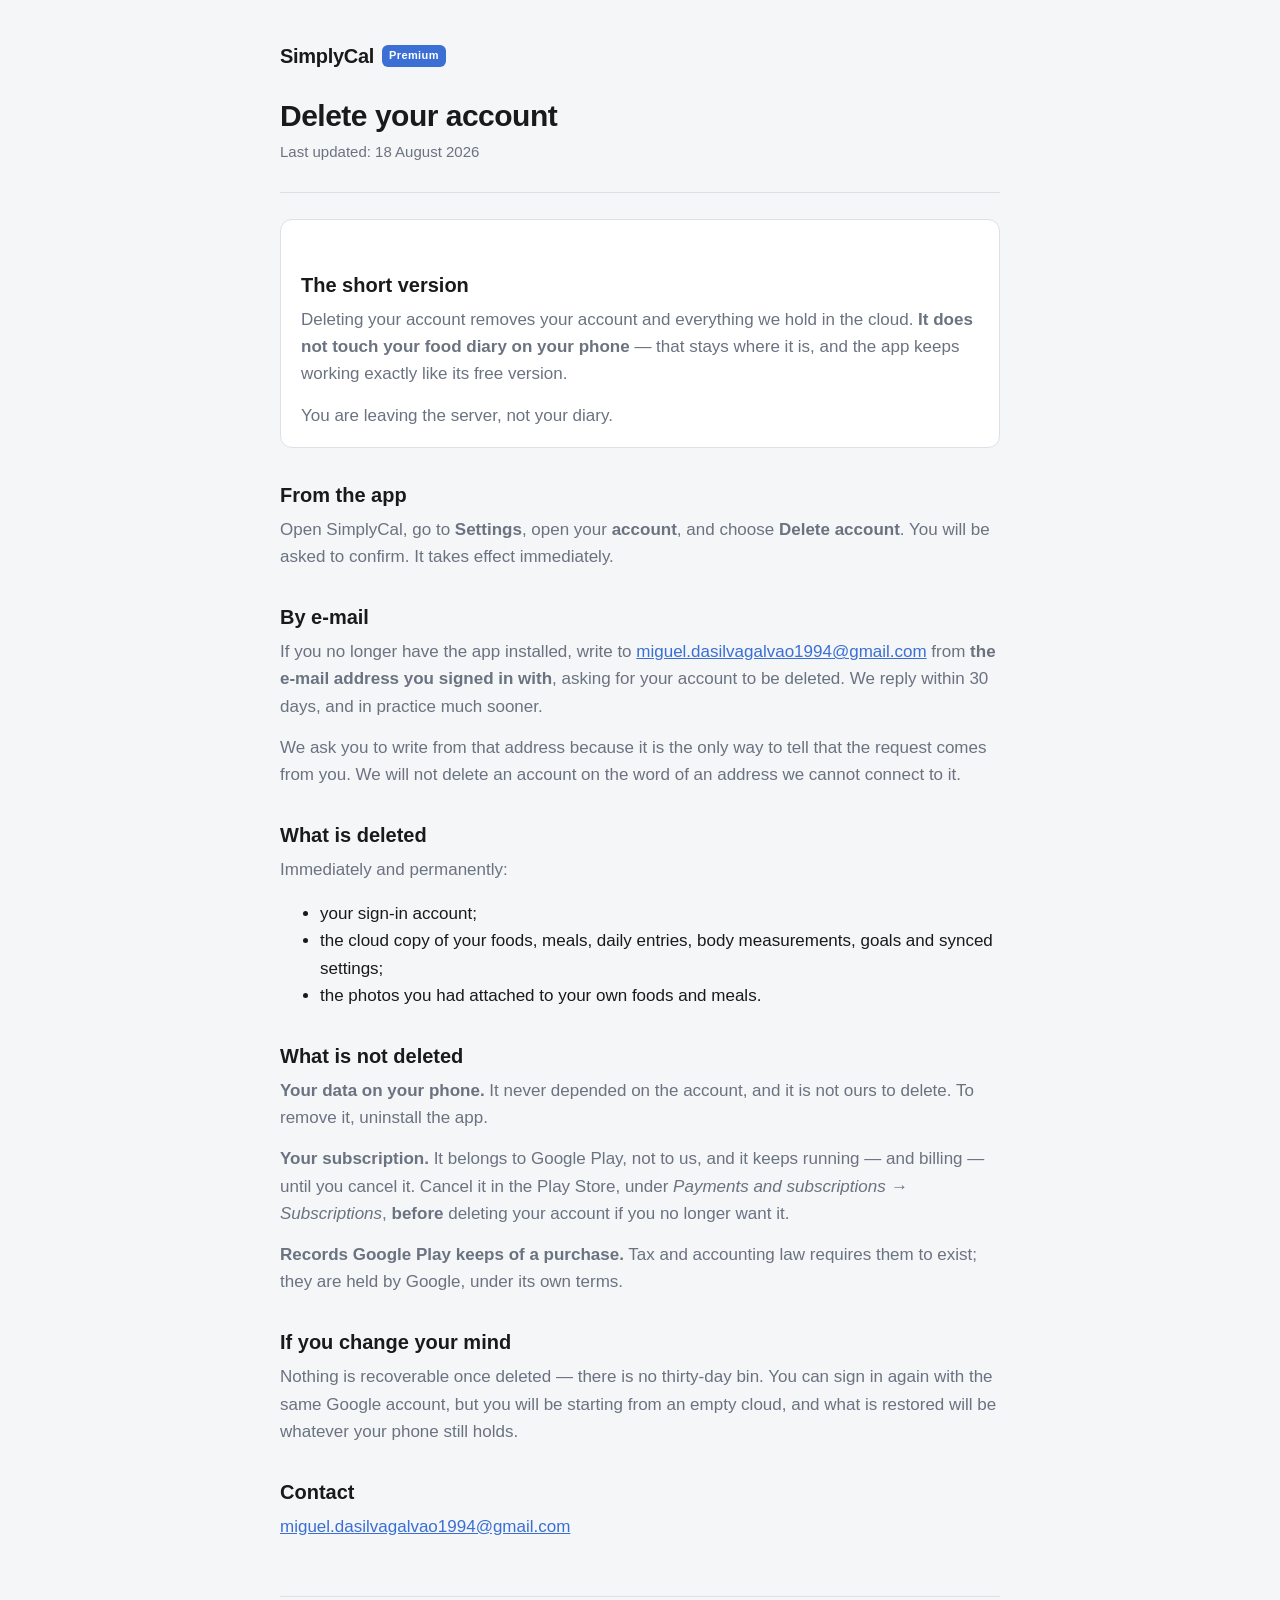
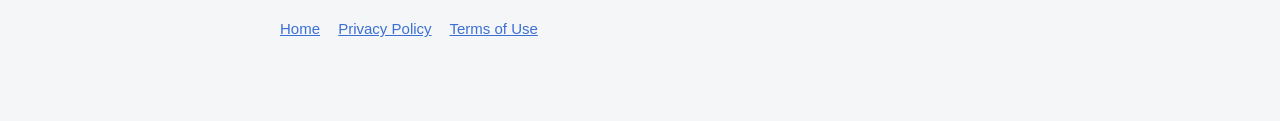
==== delete-account.html @ 81a6bb56 "Les pages legales de SimplyCal, decrivant ce que l'app fait vraiment Reprises de docs/ dans le depot" ====
<!DOCTYPE html>
<html lang="en">
<head>
<meta charset="utf-8">
<meta name="viewport" content="width=device-width, initial-scale=1">
<meta name="color-scheme" content="light dark">
<title>Delete your account — SimplyCal</title>
<meta name="description" content="How to delete your SimplyCal account and everything stored in the cloud.">
<link rel="stylesheet" href="style.css">
</head>
<body>
<header>
  <a class="marque" href="index.html">SimplyCal <span class="pastille">Premium</span></a>
  <h1>Delete your account</h1>
  <p class="date">Last updated: 18 August 2026</p>
</header>
<main>
  <section class="resume">
    <h2>The short version</h2>
    <p>Deleting your account removes your account and everything we hold in the cloud. <strong>It does not touch your food diary on your phone</strong> — that stays where it is, and the app keeps working exactly like its free version.</p>
    <p>You are leaving the server, not your diary.</p>
  </section>
  <section>
    <h2>From the app</h2>
    <p>Open SimplyCal, go to <strong>Settings</strong>, open your <strong>account</strong>, and choose <strong>Delete account</strong>. You will be asked to confirm. It takes effect immediately.</p>
  </section>
  <section>
    <h2>By e-mail</h2>
    <p>If you no longer have the app installed, write to <a href="mailto:miguel.dasilvagalvao1994@gmail.com?subject=Delete%20my%20SimplyCal%20account">miguel.dasilvagalvao1994@gmail.com</a> from <strong>the e-mail address you signed in with</strong>, asking for your account to be deleted. We reply within 30 days, and in practice much sooner.</p>
    <p>We ask you to write from that address because it is the only way to tell that the request comes from you. We will not delete an account on the word of an address we cannot connect to it.</p>
  </section>
  <section>
    <h2>What is deleted</h2>
    <p>Immediately and permanently:</p>
    <ul>
      <li>your sign-in account;</li>
      <li>the cloud copy of your foods, meals, daily entries, body measurements, goals and synced settings;</li>
      <li>the photos you had attached to your own foods and meals.</li>
    </ul>
  </section>
  <section>
    <h2>What is not deleted</h2>
    <p><strong>Your data on your phone.</strong> It never depended on the account, and it is not ours to delete. To remove it, uninstall the app.</p>
    <p><strong>Your subscription.</strong> It belongs to Google Play, not to us, and it keeps running — and billing — until you cancel it. Cancel it in the Play Store, under <em>Payments and subscriptions → Subscriptions</em>, <strong>before</strong> deleting your account if you no longer want it.</p>
    <p><strong>Records Google Play keeps of a purchase.</strong> Tax and accounting law requires them to exist; they are held by Google, under its own terms.</p>
  </section>
  <section>
    <h2>If you change your mind</h2>
    <p>Nothing is recoverable once deleted — there is no thirty-day bin. You can sign in again with the same Google account, but you will be starting from an empty cloud, and what is restored will be whatever your phone still holds.</p>
  </section>
  <section>
    <h2>Contact</h2>
    <p><a href="mailto:miguel.dasilvagalvao1994@gmail.com">miguel.dasilvagalvao1994@gmail.com</a></p>
  </section>
</main>
<footer>
  <a href="index.html">Home</a> <a href="privacy.html">Privacy Policy</a> <a href="terms.html">Terms of Use</a>
</footer>
</body>
</html>
---- style.css ----
/* La feuille de style des pages publiques de SimplyCal.
   Un seul fichier pour les trois pages : une politique qu'on corrige a trois
   endroits finit par dire trois choses differentes, et la mise en page suit la
   meme regle que le texte. */

:root {
  --fond: #f4f6f8;
  --surface: #ffffff;
  --encre: #1a1a1a;
  --encre-douce: #6b7280;
  --accent: #3b6fd4;
  --filet: #dce1e8;
}

@media (prefers-color-scheme: dark) {
  :root {
    --fond: #0f0f1e;
    --surface: #1a1a2e;
    --encre: #ffffff;
    --encre-douce: #b0aed1;
    --accent: #6d95e6;
    --filet: #2f2f47;
  }
}

* { box-sizing: border-box; }

body {
  margin: 0;
  padding: 0 20px 80px;
  background: var(--fond);
  color: var(--encre);
  font-family: -apple-system, BlinkMacSystemFont, "Segoe UI", Roboto,
               "Helvetica Neue", Arial, sans-serif;
  font-size: 17px;
  line-height: 1.6;
  -webkit-text-size-adjust: 100%;
}

main { max-width: 720px; margin: 0 auto; }

header {
  max-width: 720px;
  margin: 0 auto;
  padding: 40px 0 28px;
  border-bottom: 1px solid var(--filet);
}

.marque {
  display: inline-flex;
  align-items: center;
  gap: 8px;
  font-size: 20px;
  font-weight: 700;
  letter-spacing: -0.3px;
  text-decoration: none;
  color: var(--encre);
}

.pastille {
  background: var(--accent);
  color: #fff;
  font-size: 11px;
  font-weight: 700;
  letter-spacing: 0.4px;
  padding: 2px 7px;
  border-radius: 6px;
}

h1 {
  font-size: 30px;
  line-height: 1.2;
  letter-spacing: -0.5px;
  margin: 26px 0 6px;
}

.date { color: var(--encre-douce); font-size: 15px; margin: 0; }

h2 {
  font-size: 20px;
  line-height: 1.3;
  margin: 34px 0 8px;
}

p { margin: 0 0 14px; color: var(--encre-douce); }

.resume {
  background: var(--surface);
  border: 1px solid var(--filet);
  border-radius: 12px;
  padding: 18px 20px;
  margin: 26px 0 0;
}

.resume p:last-child { margin-bottom: 0; }

a { color: var(--accent); }

footer {
  max-width: 720px;
  margin: 56px auto 0;
  padding-top: 20px;
  border-top: 1px solid var(--filet);
  color: var(--encre-douce);
  font-size: 15px;
}

footer a { margin-right: 14px; }

/* Les cartes de la page d'accueil. */
.liens { display: grid; gap: 14px; margin-top: 30px; }

.carte {
  display: block;
  background: var(--surface);
  border: 1px solid var(--filet);
  border-radius: 12px;
  padding: 18px 20px;
  text-decoration: none;
  color: var(--encre);
}

.carte strong { display: block; font-size: 18px; margin-bottom: 4px; }
.carte span { color: var(--encre-douce); font-size: 15px; }
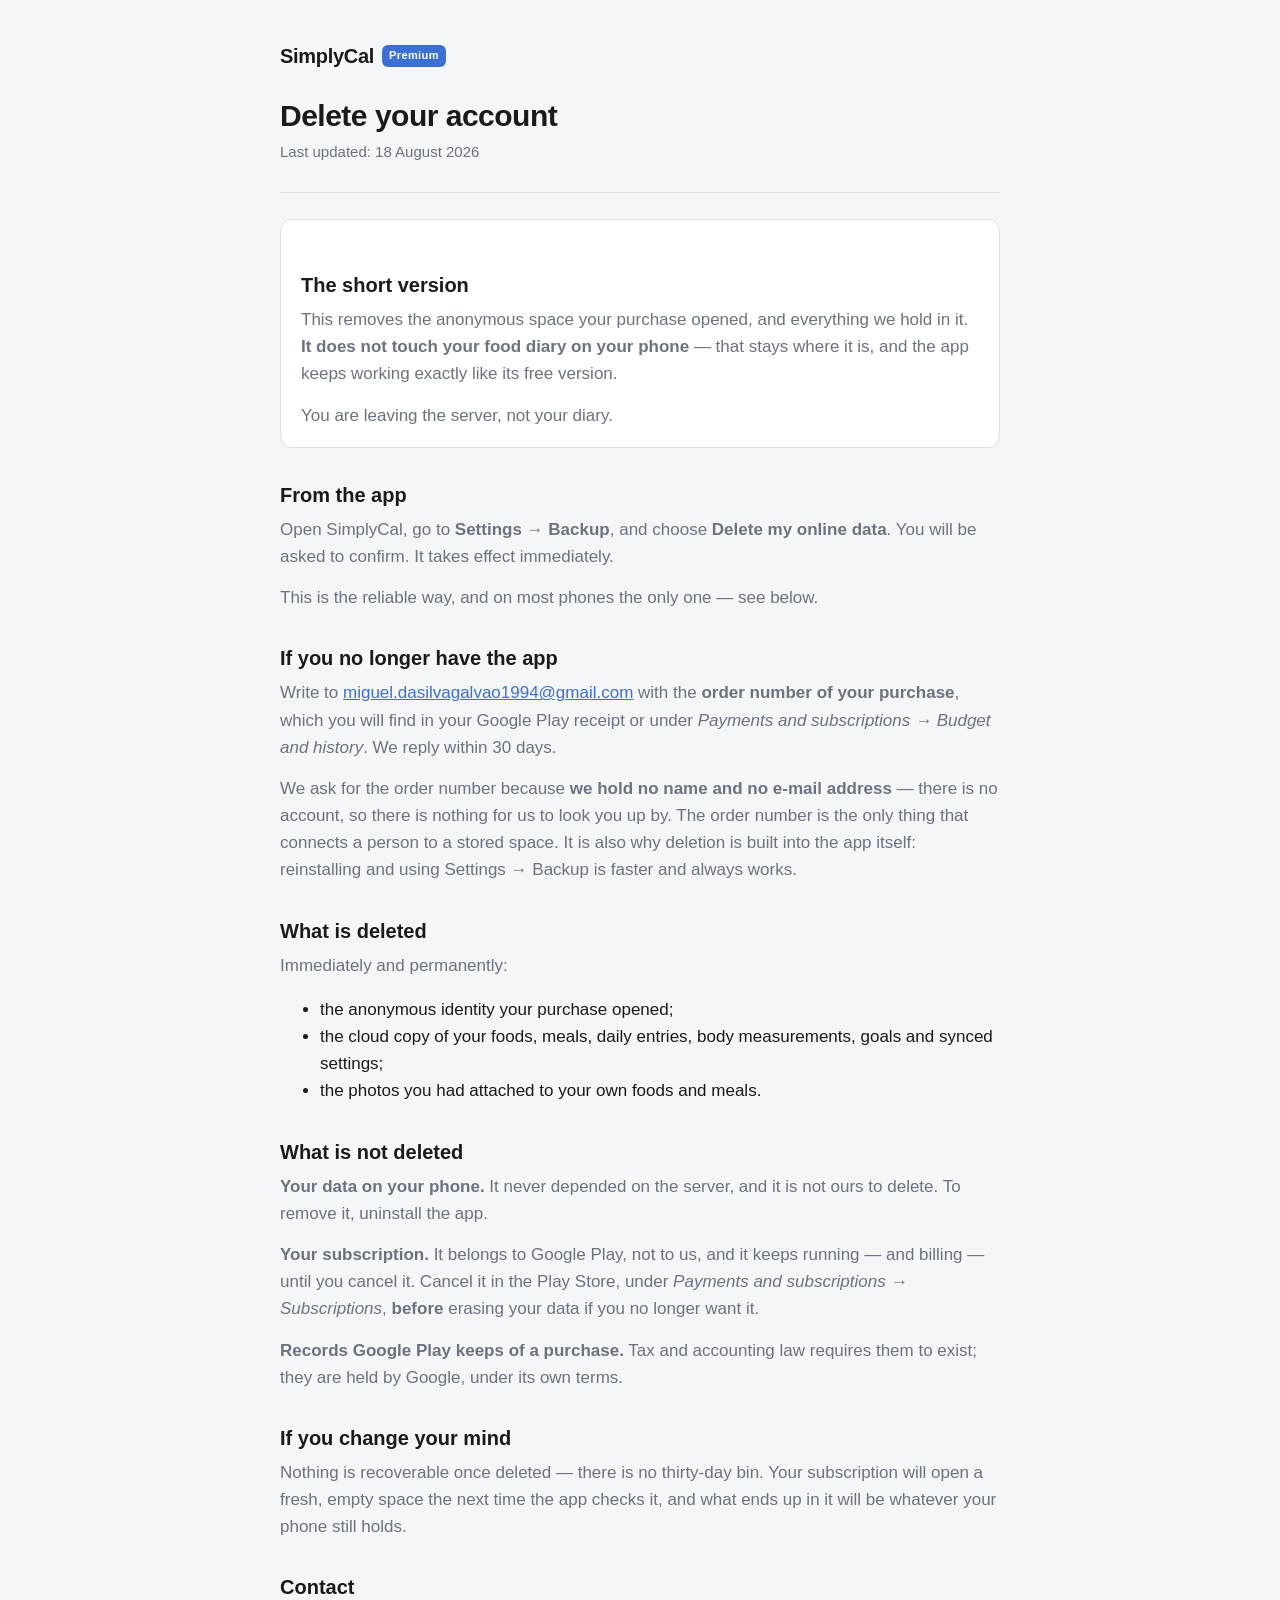
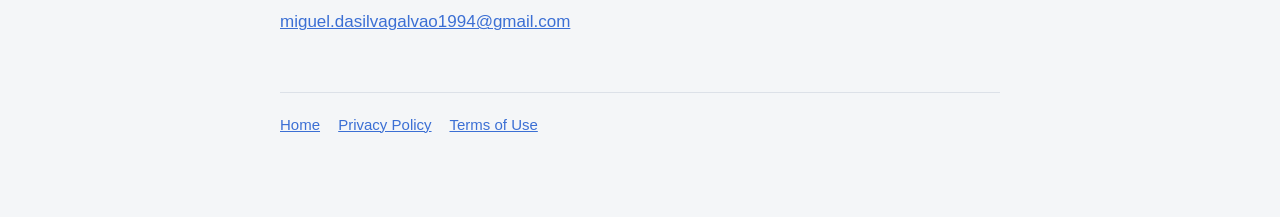
==== commit f4c66aa7: "Il n'y a plus de compte : l'achat est l'identite La connexion Google a ete retiree de l'app, et ces " ====
--- a/delete-account.html
+++ b/delete-account.html
@@ -17,36 +17,37 @@
 <main>
   <section class="resume">
     <h2>The short version</h2>
-    <p>Deleting your account removes your account and everything we hold in the cloud. <strong>It does not touch your food diary on your phone</strong> — that stays where it is, and the app keeps working exactly like its free version.</p>
+    <p>This removes the anonymous space your purchase opened, and everything we hold in it. <strong>It does not touch your food diary on your phone</strong> — that stays where it is, and the app keeps working exactly like its free version.</p>
     <p>You are leaving the server, not your diary.</p>
   </section>
   <section>
     <h2>From the app</h2>
-    <p>Open SimplyCal, go to <strong>Settings</strong>, open your <strong>account</strong>, and choose <strong>Delete account</strong>. You will be asked to confirm. It takes effect immediately.</p>
+    <p>Open SimplyCal, go to <strong>Settings → Backup</strong>, and choose <strong>Delete my online data</strong>. You will be asked to confirm. It takes effect immediately.</p>
+    <p>This is the reliable way, and on most phones the only one — see below.</p>
   </section>
   <section>
-    <h2>By e-mail</h2>
-    <p>If you no longer have the app installed, write to <a href="mailto:miguel.dasilvagalvao1994@gmail.com?subject=Delete%20my%20SimplyCal%20account">miguel.dasilvagalvao1994@gmail.com</a> from <strong>the e-mail address you signed in with</strong>, asking for your account to be deleted. We reply within 30 days, and in practice much sooner.</p>
-    <p>We ask you to write from that address because it is the only way to tell that the request comes from you. We will not delete an account on the word of an address we cannot connect to it.</p>
+    <h2>If you no longer have the app</h2>
+    <p>Write to <a href="mailto:miguel.dasilvagalvao1994@gmail.com?subject=Delete%20my%20SimplyCal%20data">miguel.dasilvagalvao1994@gmail.com</a> with the <strong>order number of your purchase</strong>, which you will find in your Google Play receipt or under <em>Payments and subscriptions → Budget and history</em>. We reply within 30 days.</p>
+    <p>We ask for the order number because <strong>we hold no name and no e-mail address</strong> — there is no account, so there is nothing for us to look you up by. The order number is the only thing that connects a person to a stored space. It is also why deletion is built into the app itself: reinstalling and using Settings → Backup is faster and always works.</p>
   </section>
   <section>
     <h2>What is deleted</h2>
     <p>Immediately and permanently:</p>
     <ul>
-      <li>your sign-in account;</li>
+      <li>the anonymous identity your purchase opened;</li>
       <li>the cloud copy of your foods, meals, daily entries, body measurements, goals and synced settings;</li>
       <li>the photos you had attached to your own foods and meals.</li>
     </ul>
   </section>
   <section>
     <h2>What is not deleted</h2>
-    <p><strong>Your data on your phone.</strong> It never depended on the account, and it is not ours to delete. To remove it, uninstall the app.</p>
-    <p><strong>Your subscription.</strong> It belongs to Google Play, not to us, and it keeps running — and billing — until you cancel it. Cancel it in the Play Store, under <em>Payments and subscriptions → Subscriptions</em>, <strong>before</strong> deleting your account if you no longer want it.</p>
+    <p><strong>Your data on your phone.</strong> It never depended on the server, and it is not ours to delete. To remove it, uninstall the app.</p>
+    <p><strong>Your subscription.</strong> It belongs to Google Play, not to us, and it keeps running — and billing — until you cancel it. Cancel it in the Play Store, under <em>Payments and subscriptions → Subscriptions</em>, <strong>before</strong> erasing your data if you no longer want it.</p>
     <p><strong>Records Google Play keeps of a purchase.</strong> Tax and accounting law requires them to exist; they are held by Google, under its own terms.</p>
   </section>
   <section>
     <h2>If you change your mind</h2>
-    <p>Nothing is recoverable once deleted — there is no thirty-day bin. You can sign in again with the same Google account, but you will be starting from an empty cloud, and what is restored will be whatever your phone still holds.</p>
+    <p>Nothing is recoverable once deleted — there is no thirty-day bin. Your subscription will open a fresh, empty space the next time the app checks it, and what ends up in it will be whatever your phone still holds.</p>
   </section>
   <section>
     <h2>Contact</h2>
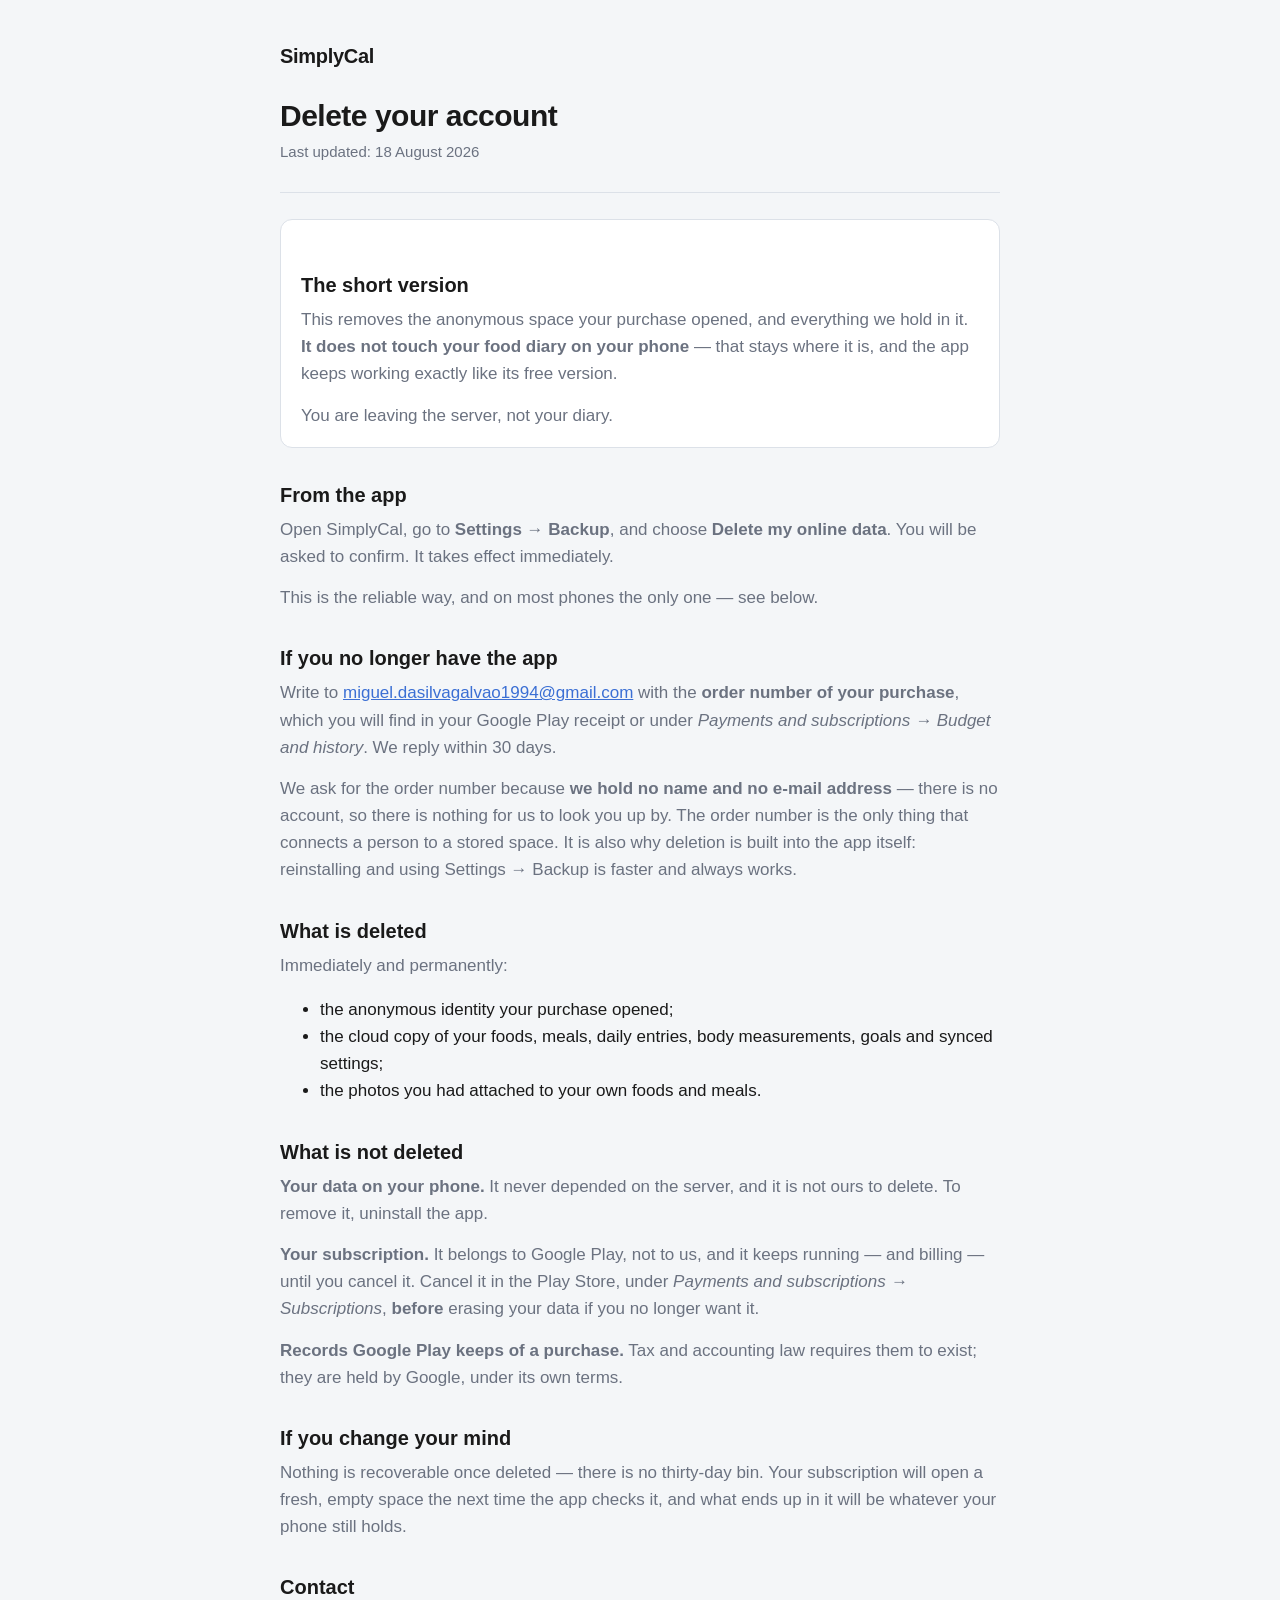
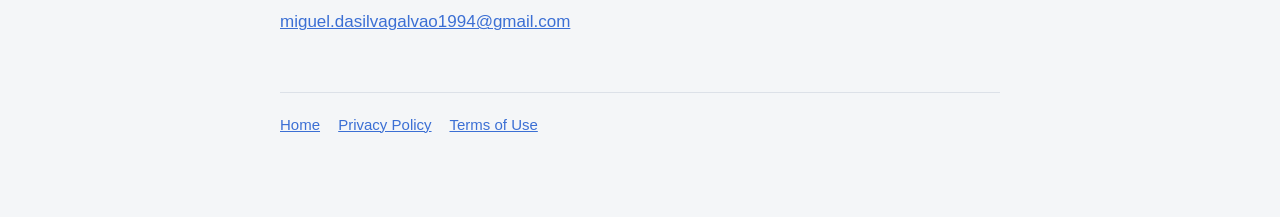
==== commit f23ab2cf: "Ces pages ne parlent pas que de Premium L'en-tete portait une pastille « Premium », reprise sans ref" ====
--- a/delete-account.html
+++ b/delete-account.html
@@ -10,7 +10,7 @@
 </head>
 <body>
 <header>
-  <a class="marque" href="index.html">SimplyCal <span class="pastille">Premium</span></a>
+  <a class="marque" href="index.html">SimplyCal</a>
   <h1>Delete your account</h1>
   <p class="date">Last updated: 18 August 2026</p>
 </header>
--- a/style.css
+++ b/style.css
@@ -57,16 +57,6 @@
   color: var(--encre);
 }
 
-.pastille {
-  background: var(--accent);
-  color: #fff;
-  font-size: 11px;
-  font-weight: 700;
-  letter-spacing: 0.4px;
-  padding: 2px 7px;
-  border-radius: 6px;
-}
-
 h1 {
   font-size: 30px;
   line-height: 1.2;
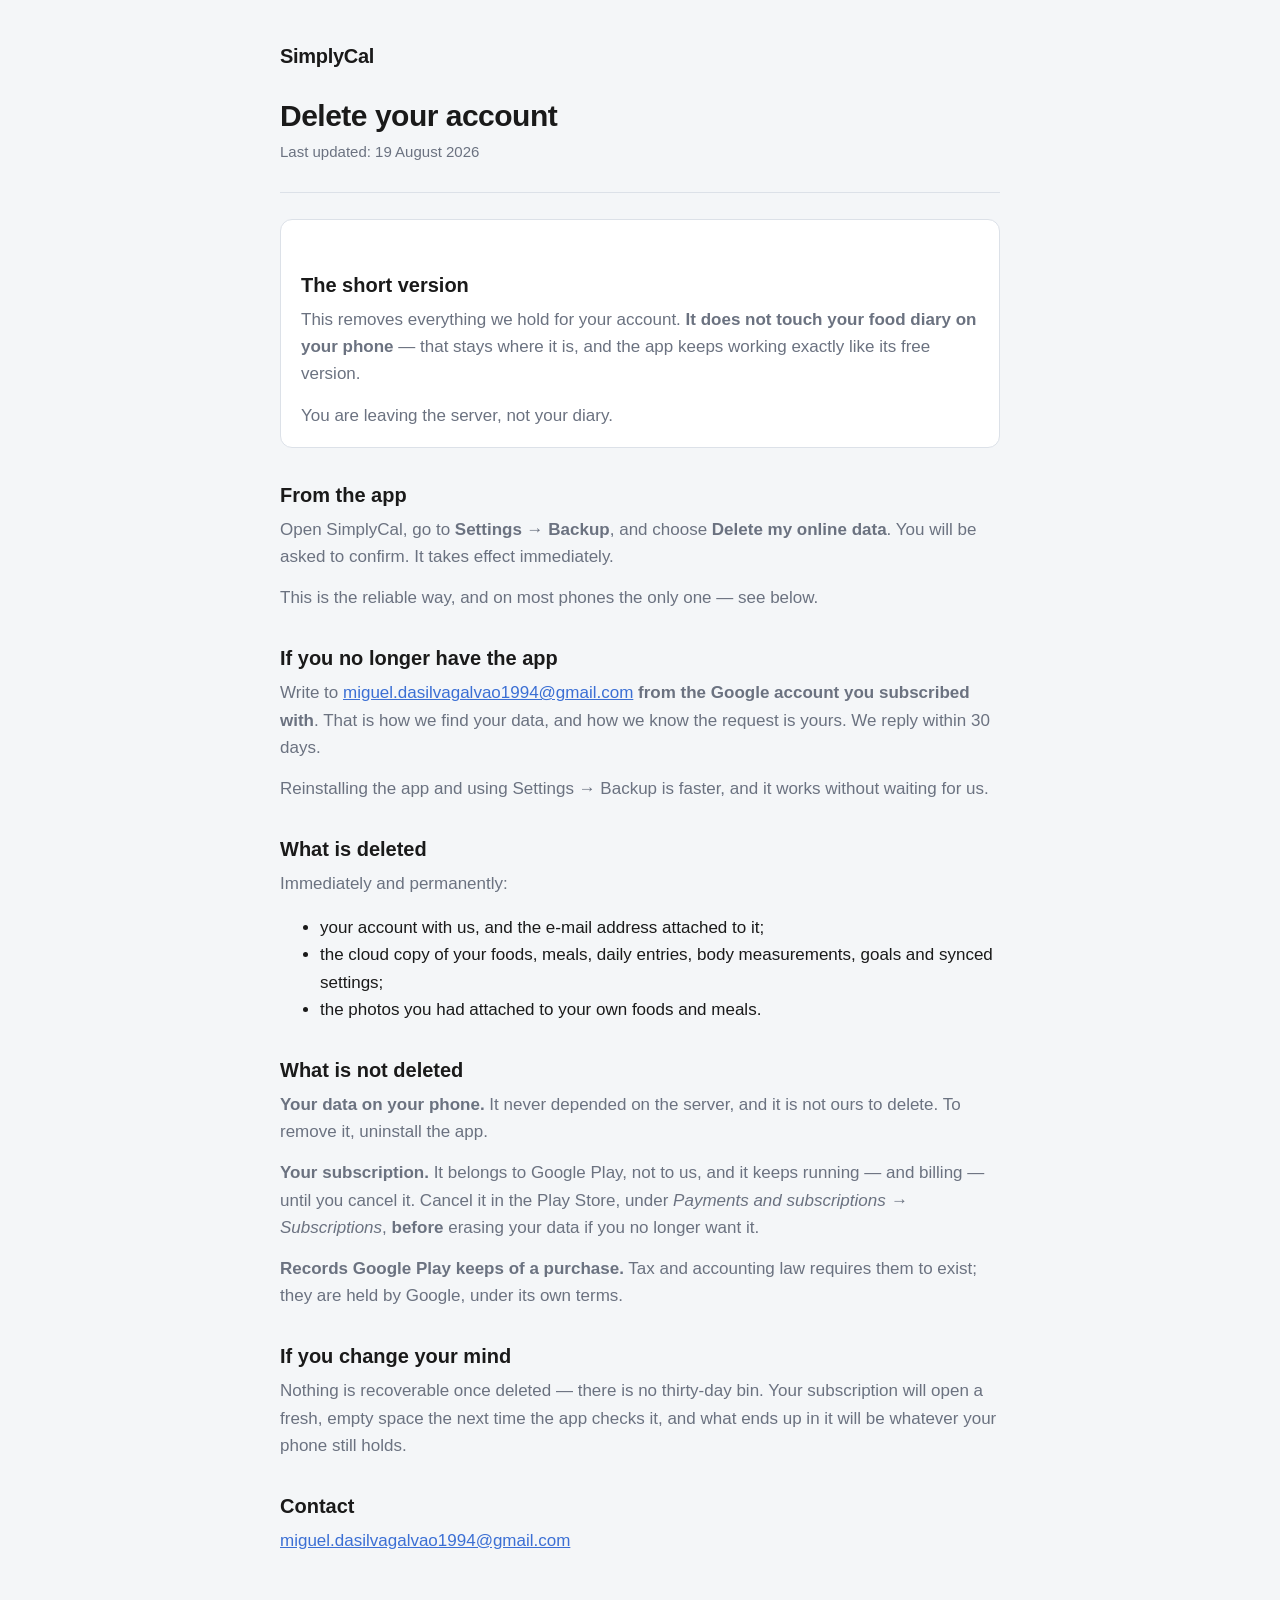
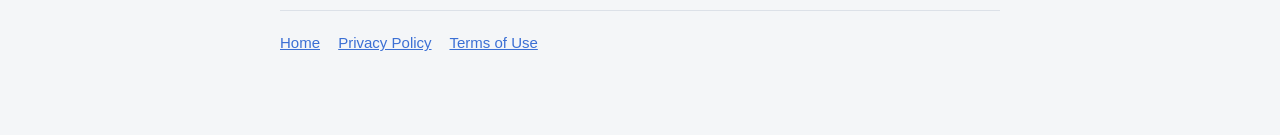
==== commit 7dfd439a: "L'identite devient le compte Google : les textes suivent Ils affirmaient « There is no account » et " ====
--- a/delete-account.html
+++ b/delete-account.html
@@ -12,12 +12,12 @@
 <header>
   <a class="marque" href="index.html">SimplyCal</a>
   <h1>Delete your account</h1>
-  <p class="date">Last updated: 18 August 2026</p>
+  <p class="date">Last updated: 19 August 2026</p>
 </header>
 <main>
   <section class="resume">
     <h2>The short version</h2>
-    <p>This removes the anonymous space your purchase opened, and everything we hold in it. <strong>It does not touch your food diary on your phone</strong> — that stays where it is, and the app keeps working exactly like its free version.</p>
+    <p>This removes everything we hold for your account. <strong>It does not touch your food diary on your phone</strong> — that stays where it is, and the app keeps working exactly like its free version.</p>
     <p>You are leaving the server, not your diary.</p>
   </section>
   <section>
@@ -27,14 +27,14 @@
   </section>
   <section>
     <h2>If you no longer have the app</h2>
-    <p>Write to <a href="mailto:miguel.dasilvagalvao1994@gmail.com?subject=Delete%20my%20SimplyCal%20data">miguel.dasilvagalvao1994@gmail.com</a> with the <strong>order number of your purchase</strong>, which you will find in your Google Play receipt or under <em>Payments and subscriptions → Budget and history</em>. We reply within 30 days.</p>
-    <p>We ask for the order number because <strong>we hold no name and no e-mail address</strong> — there is no account, so there is nothing for us to look you up by. The order number is the only thing that connects a person to a stored space. It is also why deletion is built into the app itself: reinstalling and using Settings → Backup is faster and always works.</p>
+    <p>Write to <a href="mailto:miguel.dasilvagalvao1994@gmail.com?subject=Delete%20my%20SimplyCal%20data">miguel.dasilvagalvao1994@gmail.com</a> <strong>from the Google account you subscribed with</strong>. That is how we find your data, and how we know the request is yours. We reply within 30 days.</p>
+    <p>Reinstalling the app and using Settings → Backup is faster, and it works without waiting for us.</p>
   </section>
   <section>
     <h2>What is deleted</h2>
     <p>Immediately and permanently:</p>
     <ul>
-      <li>the anonymous identity your purchase opened;</li>
+      <li>your account with us, and the e-mail address attached to it;</li>
       <li>the cloud copy of your foods, meals, daily entries, body measurements, goals and synced settings;</li>
       <li>the photos you had attached to your own foods and meals.</li>
     </ul>
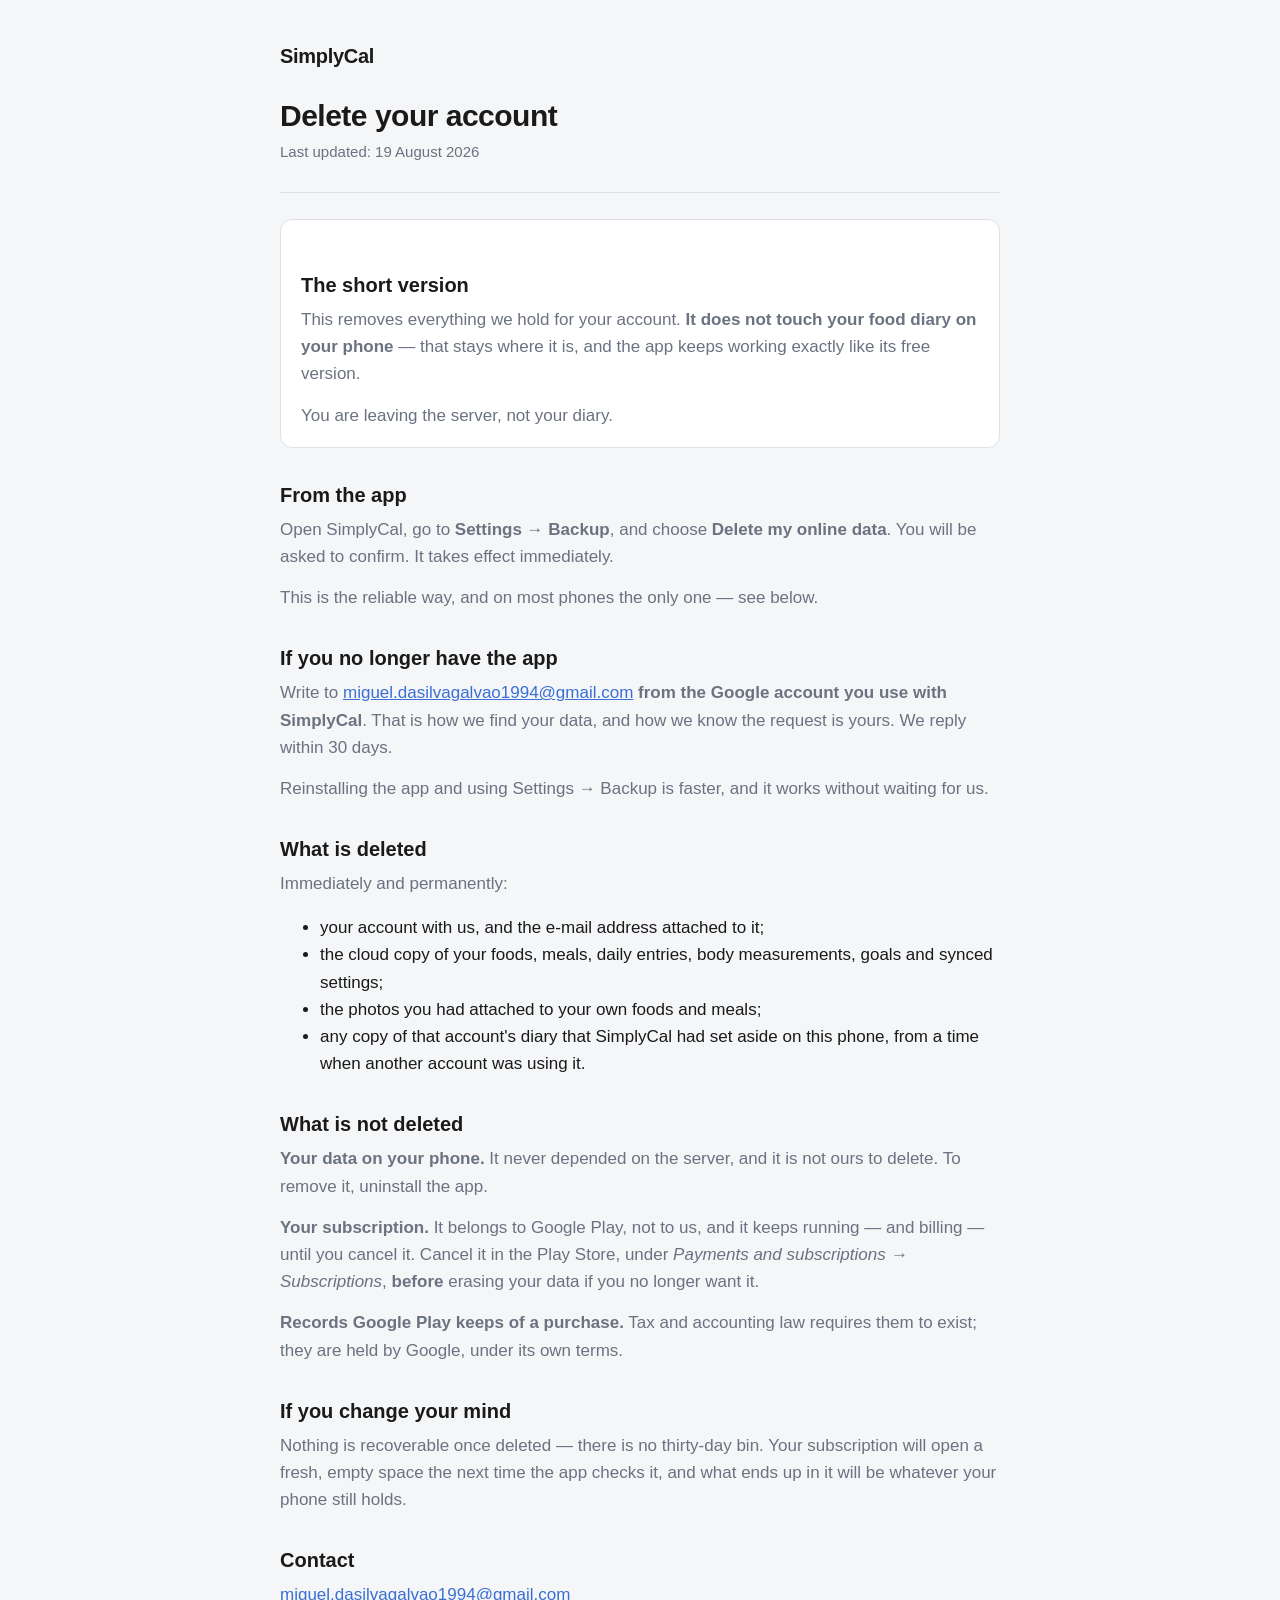
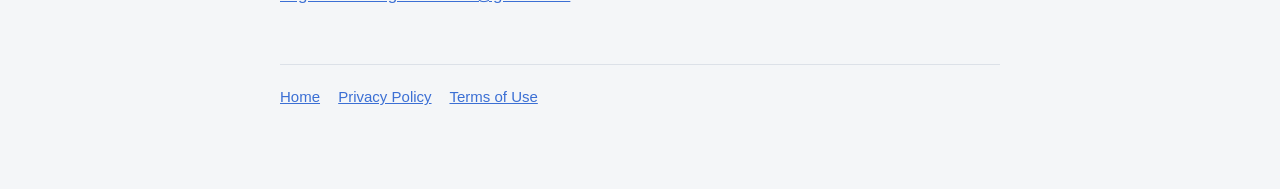
==== commit 8a9a50d2: "Le compte Google devient obligatoire : les textes suivent Ce que ces pages promettaient n'est plus v" ====
--- a/delete-account.html
+++ b/delete-account.html
@@ -27,7 +27,7 @@
   </section>
   <section>
     <h2>If you no longer have the app</h2>
-    <p>Write to <a href="mailto:miguel.dasilvagalvao1994@gmail.com?subject=Delete%20my%20SimplyCal%20data">miguel.dasilvagalvao1994@gmail.com</a> <strong>from the Google account you subscribed with</strong>. That is how we find your data, and how we know the request is yours. We reply within 30 days.</p>
+    <p>Write to <a href="mailto:miguel.dasilvagalvao1994@gmail.com?subject=Delete%20my%20SimplyCal%20data">miguel.dasilvagalvao1994@gmail.com</a> <strong>from the Google account you use with SimplyCal</strong>. That is how we find your data, and how we know the request is yours. We reply within 30 days.</p>
     <p>Reinstalling the app and using Settings → Backup is faster, and it works without waiting for us.</p>
   </section>
   <section>
@@ -36,7 +36,8 @@
     <ul>
       <li>your account with us, and the e-mail address attached to it;</li>
       <li>the cloud copy of your foods, meals, daily entries, body measurements, goals and synced settings;</li>
-      <li>the photos you had attached to your own foods and meals.</li>
+      <li>the photos you had attached to your own foods and meals;</li>
+      <li>any copy of that account's diary that SimplyCal had set aside on this phone, from a time when another account was using it.</li>
     </ul>
   </section>
   <section>
